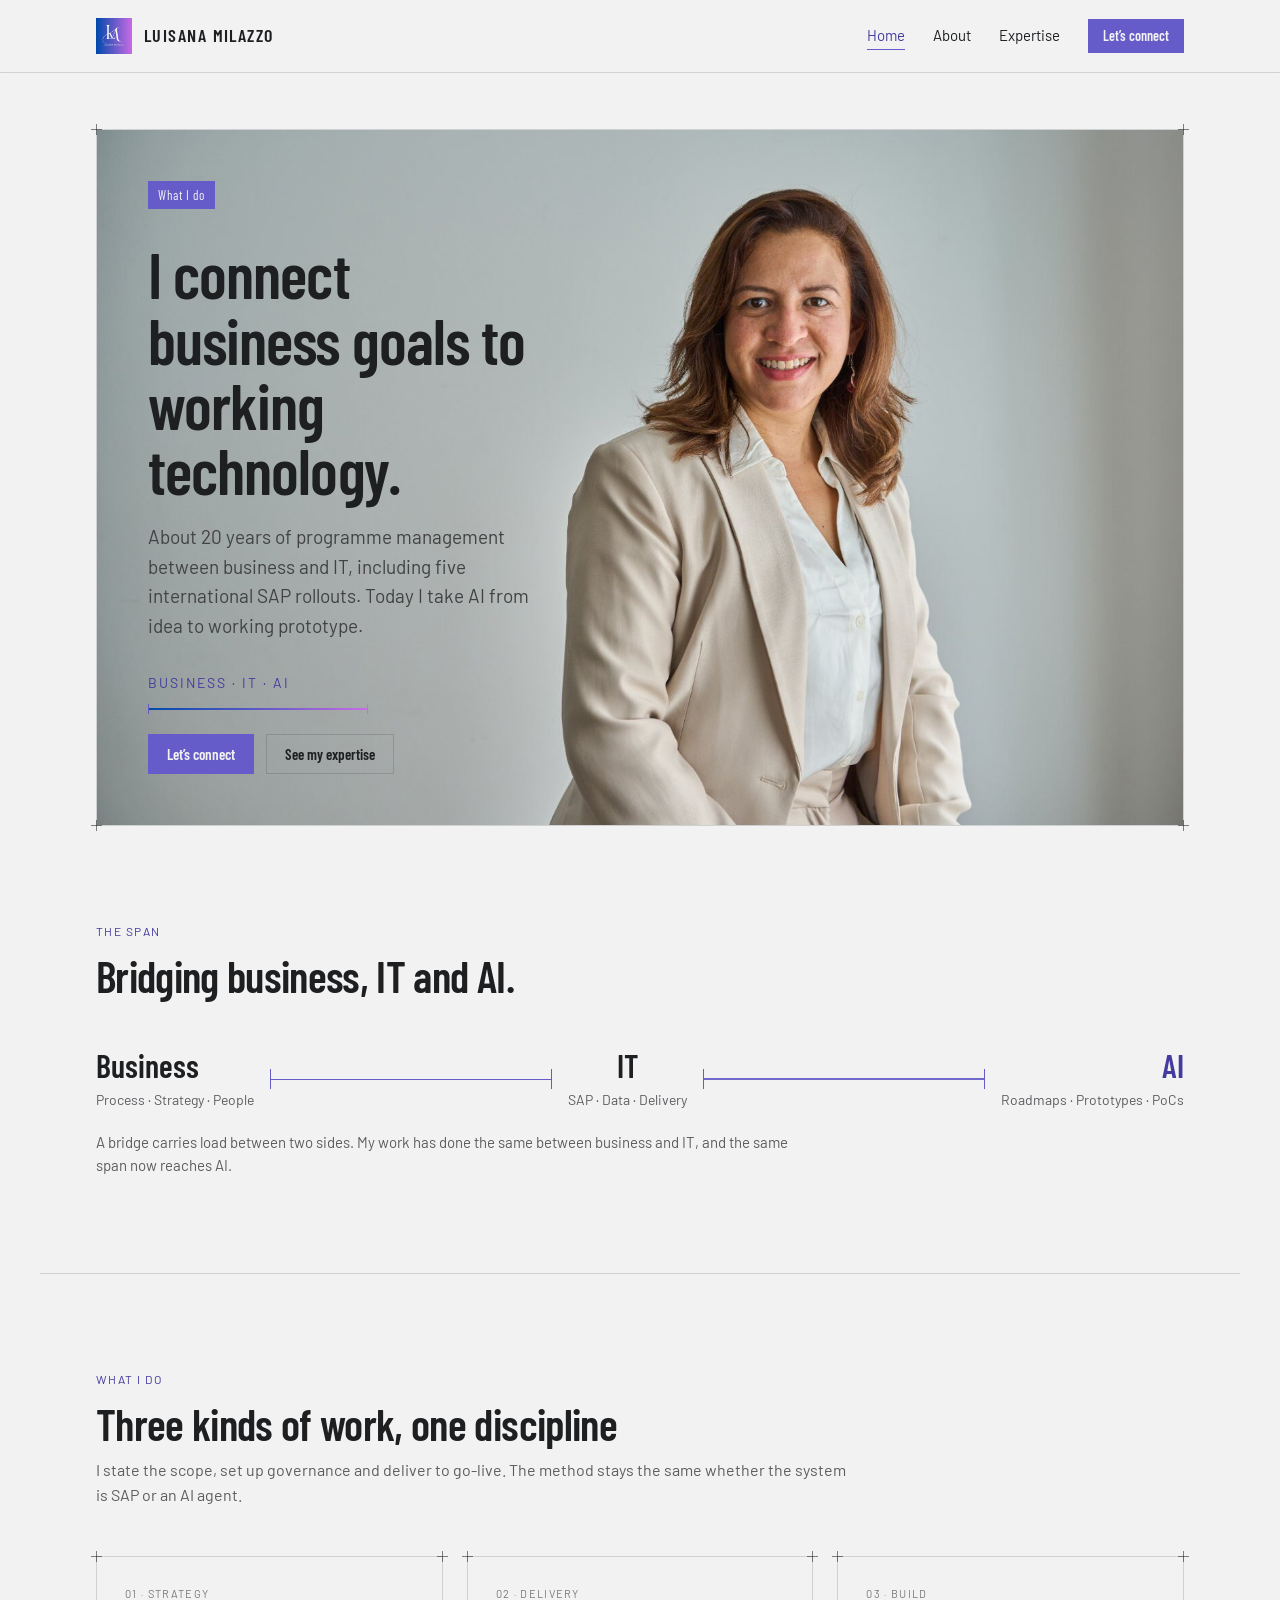
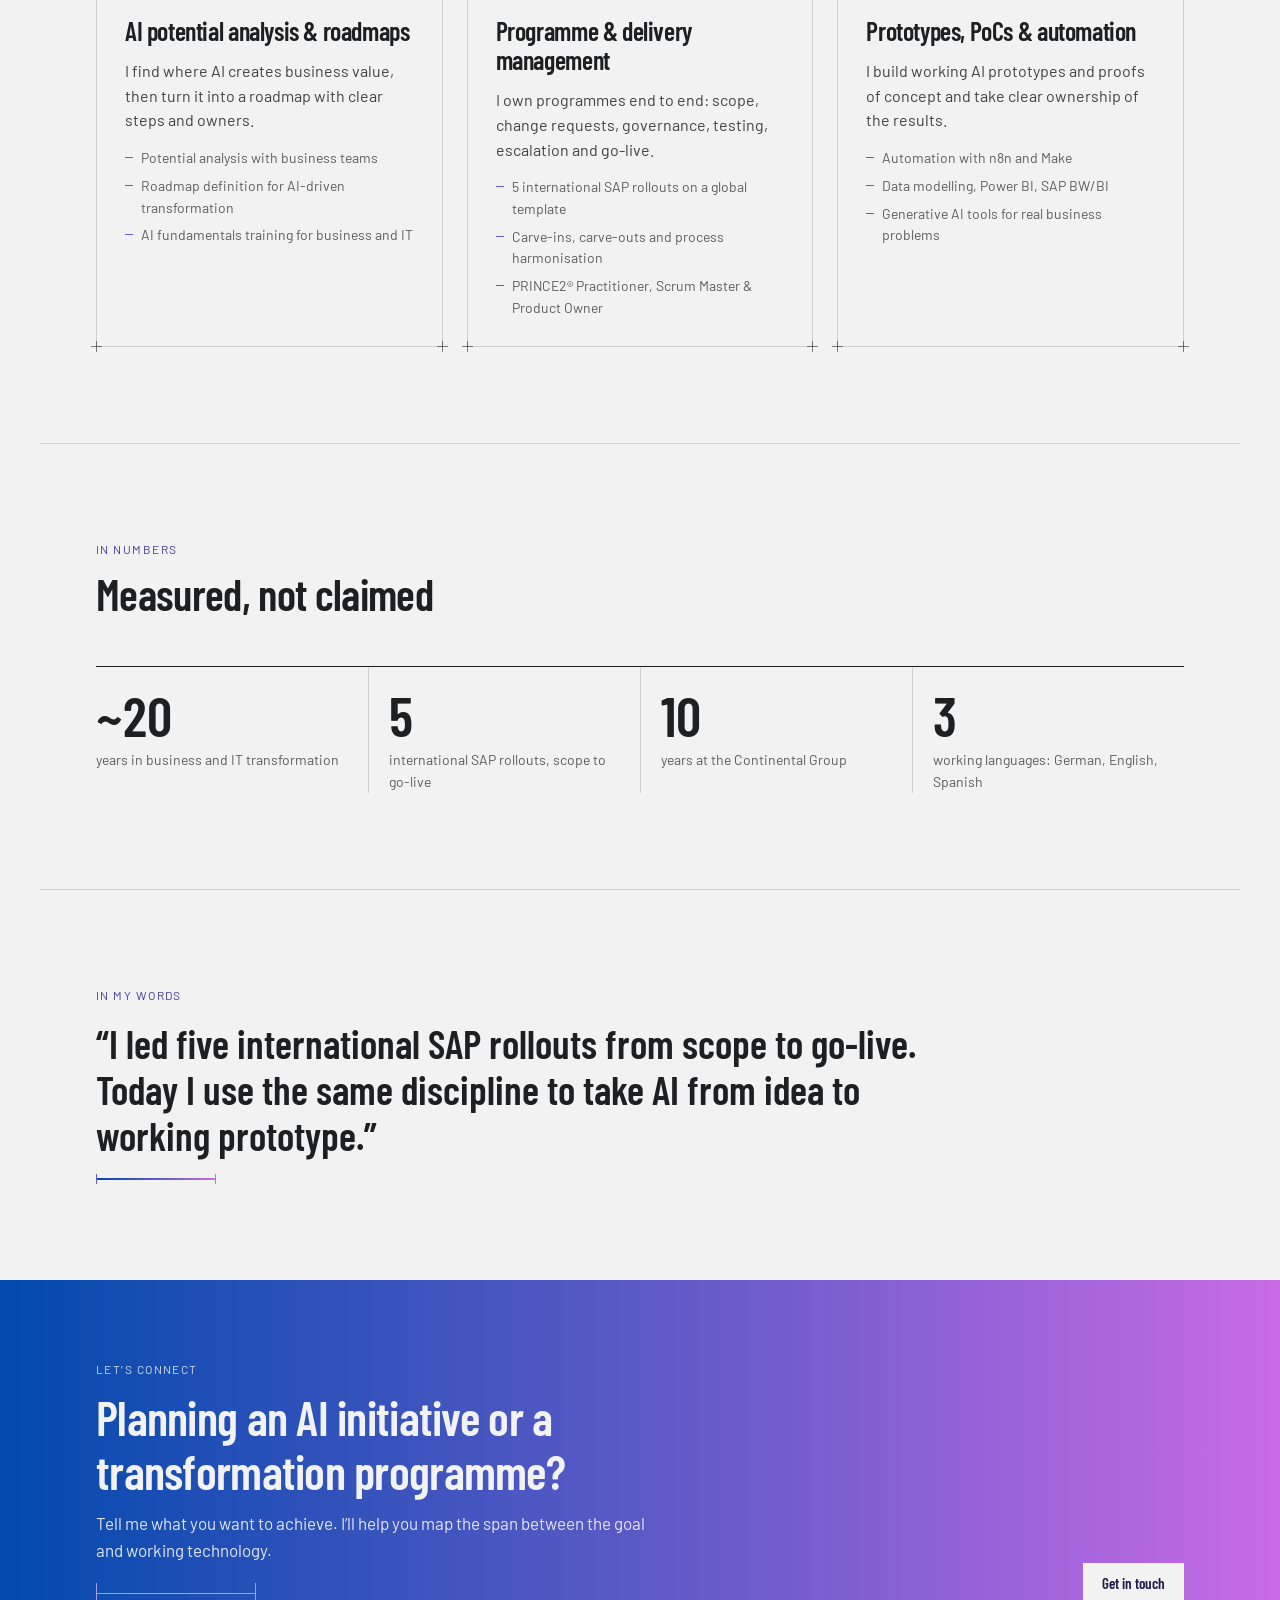
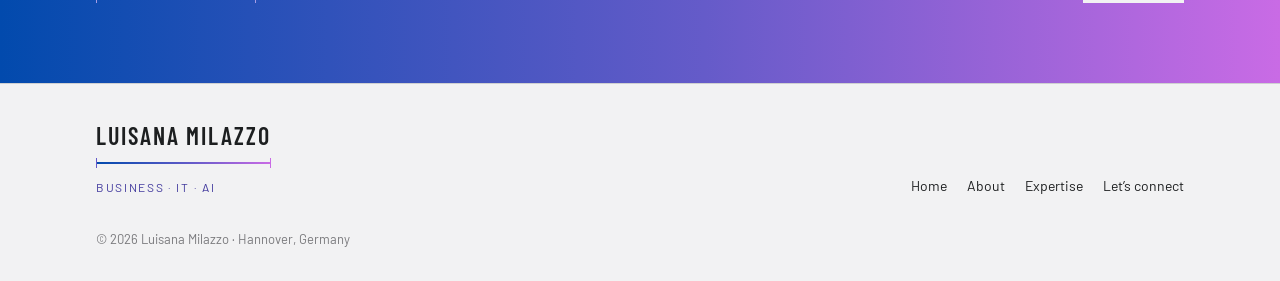
==== site/index.html @ 18a499a7 "Personal website and Claude Design handoff Static HTML/CSS site (Home, About, Expertise) in brand co" ====
<!DOCTYPE html>
<html lang="en">
<head>
<meta charset="utf-8">
<meta name="viewport" content="width=device-width, initial-scale=1">
<title>Luisana Milazzo · Bridging business, IT and AI</title>
<meta name="description" content="Luisana Milazzo: about 20 years bridging business and IT, now applied to AI. Programme management, SAP transformation and AI implementation, based in Hannover.">
<link rel="icon" type="image/png" href="assets/favicon.png">
<link rel="apple-touch-icon" href="assets/apple-touch-icon.png">
<link rel="stylesheet" href="css/industry.css">
<link rel="stylesheet" href="css/site.css">
<script src="js/nav.js" defer></script>
</head>
<body>
<a class="skip-link" href="#main">Skip to content</a>

<header class="site-header">
  <div class="wrap">
    <a class="brand" href="index.html"><img src="assets/lm-logo.png" alt="" width="36" height="36"><span>Luisana Milazzo</span></a>
    <button class="nav-toggle" type="button" aria-expanded="false" aria-controls="site-nav" aria-label="Menu">
      <svg width="20" height="20" viewBox="0 0 20 20" aria-hidden="true"><path d="M2 5h16M2 10h16M2 15h16" stroke="currentColor" stroke-width="1.5"/></svg>
    </button>
    <nav class="site-nav" id="site-nav" aria-label="Main">
      <a href="index.html" aria-current="page">Home</a>
      <a href="about.html">About</a>
      <a href="expertise.html">Expertise</a>
      <a class="btn btn-primary" href="about.html#connect">Let’s connect</a>
    </nav>
  </div>
</header>

<main id="main">

  <!-- Hero · Home photo: the open wall on the left holds the headline -->
  <section class="hero wrap" aria-labelledby="hero-title">
    <div class="hero-frame blueprint">
      <i class="corner tl"></i><i class="corner tr"></i><i class="corner bl"></i><i class="corner br"></i>
      <div class="hero-photo"><img src="assets/photo-landscape.jpg" alt="Luisana Milazzo in a beige suit, smiling" width="1600" height="1067"></div>
      <div class="hero-copy">
        <span class="chip">What I do</span>
        <div style="display:flex;flex-direction:column;gap:20px">
          <h1 id="hero-title">I connect business goals to working technology.</h1>
          <p class="lede">About 20 years of programme management between business and IT, including five international SAP rollouts. Today I take AI from idea to working prototype.</p>
        </div>
        <div style="display:flex;flex-direction:column;gap:20px">
          <div class="wordmark">
            <span class="label">Business · IT · AI</span>
            <div class="dim dim-gradient dim-sm" style="width:220px"><i></i></div>
          </div>
          <div class="hero-actions">
            <a class="btn btn-primary" href="about.html#connect">Let’s connect</a>
            <a class="btn btn-secondary" href="expertise.html">See my expertise</a>
          </div>
        </div>
      </div>
    </div>
  </section>

  <!-- Signature motif · the dimension line -->
  <section class="section wrap" aria-labelledby="span-title">
    <div class="section-head">
      <span class="label">The span</span>
      <h2 id="span-title">Bridging business, IT and AI.</h2>
    </div>
    <div class="span-diagram">
      <div class="span-node"><strong>Business</strong><span>Process · Strategy · People</span></div>
      <div class="dim" aria-hidden="true"><i></i></div>
      <div class="span-node"><strong>IT</strong><span>SAP · Data · Delivery</span></div>
      <div class="dim dim-strong" aria-hidden="true"><i></i></div>
      <div class="span-node"><strong>AI</strong><span>Roadmaps · Prototypes · PoCs</span></div>
    </div>
    <p class="span-note muted">A bridge carries load between two sides. My work has done the same between business and IT, and the same span now reaches AI.</p>
  </section>

  <!-- What I do -->
  <section class="section wrap" aria-labelledby="services-title">
    <div class="section-head">
      <span class="label">What I do</span>
      <h2 id="services-title">Three kinds of work, one discipline</h2>
      <p class="muted pretty">I state the scope, set up governance and deliver to go-live. The method stays the same whether the system is SAP or an AI agent.</p>
    </div>
    <div class="grid-3">
      <article class="service blueprint">
        <i class="corner tl"></i><i class="corner tr"></i><i class="corner bl"></i><i class="corner br"></i>
        <span class="label-muted">01 · Strategy</span>
        <h3>AI potential analysis &amp; roadmaps</h3>
        <p>I find where AI creates business value, then turn it into a roadmap with clear steps and owners.</p>
        <ul>
          <li>Potential analysis with business teams</li>
          <li>Roadmap definition for AI-driven transformation</li>
          <li>AI fundamentals training for business and IT</li>
        </ul>
      </article>
      <article class="service blueprint">
        <i class="corner tl"></i><i class="corner tr"></i><i class="corner bl"></i><i class="corner br"></i>
        <span class="label-muted">02 · Delivery</span>
        <h3>Programme &amp; delivery management</h3>
        <p>I own programmes end to end: scope, change requests, governance, testing, escalation and go-live.</p>
        <ul>
          <li>5 international SAP rollouts on a global template</li>
          <li>Carve-ins, carve-outs and process harmonisation</li>
          <li>PRINCE2® Practitioner, Scrum Master &amp; Product Owner</li>
        </ul>
      </article>
      <article class="service blueprint">
        <i class="corner tl"></i><i class="corner tr"></i><i class="corner bl"></i><i class="corner br"></i>
        <span class="label-muted">03 · Build</span>
        <h3>Prototypes, PoCs &amp; automation</h3>
        <p>I build working AI prototypes and proofs of concept and take clear ownership of the results.</p>
        <ul>
          <li>Automation with n8n and Make</li>
          <li>Data modelling, Power BI, SAP BW/BI</li>
          <li>Generative AI tools for real business problems</li>
        </ul>
      </article>
    </div>
  </section>

  <!-- Measured figures -->
  <section class="section wrap" aria-labelledby="figures-title">
    <div class="section-head">
      <span class="label">In numbers</span>
      <h2 id="figures-title">Measured, not claimed</h2>
    </div>
    <div class="figures">
      <div class="figure"><strong>~20</strong><span>years in business and IT transformation</span></div>
      <div class="figure"><strong>5</strong><span>international SAP rollouts, scope to go-live</span></div>
      <div class="figure"><strong>10</strong><span>years at the Continental Group</span></div>
      <div class="figure"><strong>3</strong><span>working languages: German, English, Spanish</span></div>
    </div>
  </section>

  <!-- Sample line -->
  <section class="section wrap" aria-label="In my words">
    <figure class="quote">
      <span class="label">In my words</span>
      <p>“I led five international SAP rollouts from scope to go-live. Today I use the same discipline to take AI from idea to working prototype.”</p>
      <div class="dim dim-gradient dim-sm" aria-hidden="true"><i></i></div>
    </figure>
  </section>

  <!-- Gradient band · section divider -->
  <section class="band" aria-labelledby="cta-title">
    <div class="wrap">
      <div>
        <span class="label">Let’s connect</span>
        <h2 id="cta-title">Planning an AI initiative or a transformation programme?</h2>
        <p>Tell me what you want to achieve. I’ll help you map the span between the goal and working technology.</p>
        <div class="dim dim-light" aria-hidden="true"><i></i></div>
      </div>
      <a class="btn btn-on-gradient" href="about.html#connect">Get in touch</a>
    </div>
  </section>

</main>

<footer class="site-footer">
  <div class="wrap">
    <div class="wordmark">
      <span class="wordmark-name">Luisana Milazzo</span>
      <div class="dim dim-gradient dim-sm" aria-hidden="true"><i></i></div>
      <span class="label">Business · IT · AI</span>
    </div>
    <nav class="footer-nav" aria-label="Footer">
      <a href="index.html">Home</a>
      <a href="about.html">About</a>
      <a href="expertise.html">Expertise</a>
      <a href="about.html#connect">Let’s connect</a>
    </nav>
    <p class="footer-meta">© 2026 Luisana Milazzo · Hannover, Germany</p>
  </div>
</footer>
</body>
</html>
---- site/css/industry.css ----
/* Industry — design-system tokens and component classes. This file is the source of truth for the system's look; retune it here and see readme.md. */
@import url('https://fonts.googleapis.com/css2?family=Barlow:wght@400;500;700&family=Barlow+Condensed:wght@400;600&display=swap');

:root {
  --color-bg: #f2f2f3;
  --color-surface: #e9e9ea;
  --color-text: #1d1f20;
  --color-accent: #5980a6;
  --color-accent-2: #728fab;
  --color-divider: color-mix(in srgb, #1d1f20 16%, transparent);

  /* Tonal ramps — generated in OKLCH on one shared lightness scale, so the
     same step of any role matches the others in visual value. */
  --color-neutral-100: #f5f5f8;
  --color-neutral-200: #e7e7ea;
  --color-neutral-300: #d4d4d7;
  --color-neutral-400: #b7b7ba;
  --color-neutral-500: #98989b;
  --color-neutral-600: #7a7a7d;
  --color-neutral-700: #5d5d60;
  --color-neutral-800: #424244;
  --color-neutral-900: #2b2b2d;

  --color-accent-100: #eef6ff;
  --color-accent-200: #d6ebff;
  --color-accent-300: #b5d9fd;
  --color-accent-400: #94bce3;
  --color-accent-500: #749dc4;
  --color-accent-600: #597ea3;
  --color-accent-700: #416180;
  --color-accent-800: #2c455d;
  --color-accent-900: #1d2d3d;

  --color-accent-2-100: #eef6ff;
  --color-accent-2-200: #d6ebff;
  --color-accent-2-300: #bdd8f2;
  --color-accent-2-400: #9ebbd8;
  --color-accent-2-500: #7e9cb8;
  --color-accent-2-600: #627d98;
  --color-accent-2-700: #486077;
  --color-accent-2-800: #314457;
  --color-accent-2-900: #1f2d3a;

  --font-heading: "Barlow Condensed", system-ui, sans-serif;
  --font-heading-weight: 600;
  --font-body: "Barlow", system-ui, sans-serif;

  --space-1: 3.4px;
  --space-2: 6.8px;
  --space-3: 10.2px;
  --space-4: 13.6px;
  --space-6: 20.4px;
  --space-8: 27.2px;

  --radius-sm: 2px;
  --radius-md: 4px;
  --radius-lg: 7px;

  /* Elevation — derived from the ground: soft ink-tinted shadows on a
     light theme, a hairline edge + ambient darkness on a dark one. */
  --shadow-sm: 0 1px 2px color-mix(in srgb, #2b2b2d 14%, transparent);
  --shadow-md: 0 3px 10px color-mix(in srgb, #2b2b2d 16%, transparent);
  --shadow-lg: 0 12px 32px color-mix(in srgb, #2b2b2d 22%, transparent);
}

body {
  background: var(--color-bg);
  color: var(--color-text);
  font-family: var(--font-body);
}
h1, h2, h3, h4 { font-family: var(--font-heading); font-weight: var(--font-heading-weight); }

.blueprint {
  position: relative;
  border: 1px solid var(--color-divider);
  border-radius: 0;
}
/* The overlay image treatments (halftone, duotone) clip their overlay
   (overflow:hidden); a blueprint wrapper draws its registration marks
   outside the box, so when both classes share a wrapper the frame must
   win. */
.blueprint.halftone, .blueprint.plate, .blueprint.duotone { overflow: visible; }
.blueprint > .corner {
  position: absolute; width: 11px; height: 11px;
  color: color-mix(in srgb, var(--color-text) 55%, transparent);
}
.blueprint > .corner::before, .blueprint > .corner::after {
  content: ""; position: absolute; background: currentColor;
}
.blueprint > .corner::before { left: 5px; top: 0; width: 1px; height: 100%; }
.blueprint > .corner::after  { top: 5px; left: 0; width: 100%; height: 1px; }
.blueprint > .corner.tl { top: -6px; left: -6px; }
.blueprint > .corner.tr { top: -6px; right: -6px; }
.blueprint > .corner.bl { bottom: -6px; left: -6px; }
.blueprint > .corner.br { bottom: -6px; right: -6px; }

.duotone{position:relative;overflow:hidden}
.duotone::after{content:"";position:absolute;inset:0;pointer-events:none;
  background:var(--color-accent);mix-blend-mode:color}

/* ══════════════════════════════════════════════════════════════════════════
   Components — built with the tokens above. Plain CSS
   on plain HTML: no JavaScript, no build step. Each class is documented in
   readme.md and demonstrated in foundations/ and components/.
   ══════════════════════════════════════════════════════════════════════ */

*, *::before, *::after { box-sizing: border-box; }
body { margin: 0; font-size: 15px; line-height: 1.55; font-weight: 400; }
h1, h2, h3, h4, h5, h6 {
  font-family: var(--font-heading); font-weight: var(--font-heading-weight);
  line-height: 1.12; letter-spacing: -0.015em; margin: 0 0 var(--space-2);
}
h1 { font-size: 42px; }
h2 { font-size: 32px; }
h3 { font-size: 25px; }
h4 { font-size: 20px; }
h5 { font-size: 16px; }
h6 { font-size: 13px; }
h6 { letter-spacing: 0.08em; text-transform: uppercase; }
p { margin: 0 0 var(--space-3); }
a { color: var(--color-accent); text-underline-offset: 3px; }
img { display: block; max-width: 100%; }
figure { margin: 0; }
figcaption {
  font-size: 11px; margin-top: var(--space-1);
  color: color-mix(in srgb, var(--color-text) 55%, transparent);
}
.text-muted { color: color-mix(in srgb, var(--color-text) 55%, transparent); }
:focus { outline: none; }
:focus-visible { outline: 2px solid var(--color-accent); outline-offset: 2px; }
::selection { background: color-mix(in srgb, var(--color-accent) 30%, transparent); }

/* — rules — */
.hr {
  height: 1px; border: 0; margin: var(--space-4) 0;
  background: var(--color-divider);
}

/* — buttons — */
.btn {
  display: inline-flex; align-items: center; justify-content: center; gap: 6px;
  cursor: pointer; text-decoration: none;
  font-family: var(--font-heading); font-weight: var(--font-heading-weight);
  font-size: 14px; line-height: 1.2; color: var(--color-text); /* matches the .input's 14px —
     the pair sits side by side in sign-up rows */
  background: transparent; border: 1px solid transparent;
  padding: var(--space-2) calc(var(--space-3) * 1.2);
  border-radius: var(--radius-md);
}
.btn svg { display: block; }
.btn:disabled { opacity: 0.45; cursor: not-allowed; }
.btn-primary { background: var(--color-accent); color: var(--color-bg); }
.btn-primary:hover { background: var(--color-accent-600); }
.btn-primary:active { background: var(--color-accent-700); }
.btn-secondary { border-color: var(--color-divider); }
.btn-secondary:hover { background: color-mix(in srgb, var(--color-text) 7%, transparent); }
.btn-secondary:active { background: color-mix(in srgb, var(--color-text) 14%, transparent); }
.btn-ghost { color: var(--color-accent); padding-inline: var(--space-1); }
.btn-ghost:hover { background: color-mix(in srgb, var(--color-accent) 10%, transparent); }
.btn-ghost:active { background: color-mix(in srgb, var(--color-accent) 18%, transparent); }
.btn-icon { width: 36px; height: 36px; padding: 0; }
.btn-block { width: 100%; margin-top: var(--space-2); }

/* — forms — */
.field > label {
  display: block; font-size: 12px; margin-bottom: 5px;
  color: color-mix(in srgb, var(--color-text) 70%, transparent);
}
.input {
  width: 100%; min-height: 36px; padding: 6px 10px; font: inherit;
  font-size: 14px; color: var(--color-text); caret-color: var(--color-accent);
  background: var(--color-surface);
  border: 1px solid var(--color-divider); border-radius: var(--radius-md);
}
.input:hover { border-color: color-mix(in srgb, var(--color-text) 45%, transparent); }
.input:focus-visible { border-color: var(--color-accent); outline-offset: 0; }
textarea.input { min-height: 90px; resize: vertical; }
.radio { display: inline-flex; align-items: center; gap: 8px; cursor: pointer; font-size: 14px; }
.radio input, .seg-opt input {
  position: absolute; opacity: 0; width: 0; height: 0; pointer-events: none;
}
.radio .dot {
  width: 16px; height: 16px; flex: none; border-radius: 50%;
  border: 1.5px solid var(--color-divider);
}
.radio:hover .dot { border-color: var(--color-accent); }
.radio input:checked + .dot {
  border-color: var(--color-accent); background: var(--color-accent);
  box-shadow: inset 0 0 0 4px var(--color-bg);
}
.radio input:focus-visible + .dot { outline: 2px solid var(--color-accent); outline-offset: 2px; }
.seg {
  display: inline-flex; overflow: hidden;
  border: 1px solid var(--color-divider); border-radius: var(--radius-md);
}
.seg-opt {
  display: inline-flex; align-items: center; gap: 6px;
  padding: 7px 12px; font-size: 13px; cursor: pointer;
}
.seg-opt + .seg-opt { border-left: 1px solid var(--color-divider); }
.seg-opt:has(input:checked) { background: var(--color-accent); color: var(--color-bg); }
.seg-opt:not(:has(input:checked)):hover { background: color-mix(in srgb, var(--color-text) 7%, transparent); }
.seg-opt:has(input:focus-visible) { outline: 2px solid var(--color-accent); outline-offset: -2px; }

/* — cards — */
.card {
  display: flex; flex-direction: column; gap: var(--space-2);
  padding: var(--space-3); border-radius: var(--radius-md); background: var(--color-surface);
}
.card-kicker { font-size: 10px; letter-spacing: 0.1em; text-transform: uppercase; color: var(--color-accent); }
.card-title {
  font-family: var(--font-heading); font-weight: var(--font-heading-weight);
  font-size: 17px; line-height: 1.2;
}
.card-body { margin: 0; font-size: 13px; opacity: 0.8; flex: 1; }
.card-meta {
  display: flex; align-items: center; gap: 6px; font-size: 11px;
  color: color-mix(in srgb, var(--color-text) 50%, transparent);
}
.elev-sm { box-shadow: var(--shadow-sm); }
.elev-md { box-shadow: var(--shadow-md); }
.elev-lg { box-shadow: var(--shadow-lg); }

/* — tags — */
.tag {
  display: inline-flex; align-items: center; font-size: 11px;
  letter-spacing: 0.02em; padding: 3px 10px;
  border-radius: calc(var(--radius-md) * 0.75);
}
.tag-accent { background: var(--color-accent-100); color: var(--color-accent-800); }
.tag-accent-2 { background: var(--color-accent-2-100); color: var(--color-accent-2-800); }
.tag-neutral { background: var(--color-neutral-100); color: var(--color-neutral-800); }
.tag-outline { border: 1px solid var(--color-accent); color: var(--color-accent); }

/* — navigation — */
.nav {
  display: flex; align-items: center; gap: var(--space-4);
  padding: var(--space-3) var(--space-4);
  border-bottom: none;
}
.nav-brand {
  font-family: var(--font-heading); font-weight: var(--font-heading-weight);
  font-size: 18px; margin-right: auto;
}
.nav a { color: inherit; text-decoration: none; font-size: 14px; }
.nav a:hover, .nav a[aria-current='page'] { color: var(--color-accent); }

/* — tables — */
.table { width: 100%; border-collapse: collapse; font-size: 14px; }
.table th {
  text-align: left; font-size: 11px; letter-spacing: 0.08em; text-transform: uppercase;
  color: color-mix(in srgb, var(--color-text) 60%, transparent);
  padding: var(--space-2); border-bottom: 1px solid var(--color-divider);
}
.table td {
  padding: var(--space-2);
  border-bottom: 1px solid color-mix(in srgb, var(--color-text) 8%, transparent);
}
.table tbody tr:hover { background: color-mix(in srgb, var(--color-text) 4%, transparent); }

/* — dialog — */
.dialog-backdrop {
  position: fixed; inset: 0; display: grid; place-items: center;
  padding: var(--space-4);
  background: color-mix(in srgb, var(--color-neutral-900) 50%, transparent);
}
.dialog {
  width: min(440px, 100%); display: flex; flex-direction: column; gap: var(--space-3);
  padding: var(--space-4); border-radius: var(--radius-lg);
  background: var(--color-surface); box-shadow: var(--shadow-lg);
}
.dialog-title {
  font-family: var(--font-heading); font-weight: var(--font-heading-weight);
  font-size: 20px;
}
.dialog-body { font-size: 14px; opacity: 0.85; }
.dialog-actions { display: flex; justify-content: flex-end; gap: var(--space-2); margin-top: var(--space-2); }

/* — blueprint frame: components are wireframe objects (see .blueprint
     and .corner above) — square, transparent, hairline-bordered — */
.card, .btn, .input, .tag, .seg, .dialog { border-radius: 0; }
.card, .dialog { background: transparent; border: 1px solid var(--color-divider); }
.btn { border: 1px solid var(--color-divider); }
.btn-primary { border-color: var(--color-accent); }
.btn-ghost { border-color: transparent; }
---- site/css/site.css ----
/* Luisana Milazzo — concept 1a "The Span".
   Builds on the Industry system (industry.css) with the colours sampled
   from the LM logo: Cobalt → Iris → Orchid. */

:root {
  --color-accent: #655bc9;
  --color-accent-100: #f1f0fc;
  --color-accent-200: #e1defa;
  --color-accent-300: #c8c2f3;
  --color-accent-400: #a69de6;
  --color-accent-500: #7a71d4;
  --color-accent-600: #5148b4;
  --color-accent-700: #433b9e;
  --color-accent-800: #2f2a75;
  --color-accent-900: #1e1b4e;
  --color-accent-2: #c96be5;
  --color-accent-2-100: #fbf0fd;
  --color-accent-2-300: #ecc4f6;
  --color-accent-2-700: #8a3ea3;
  --color-accent-2-900: #3d1a4a;

  --cobalt: #024aad;
  --iris: #655bc9;
  --orchid: #c96be5;
  --gradient: linear-gradient(90deg, var(--cobalt), var(--iris) 55%, var(--orchid));

  --page-max: 1200px;
  --gutter: clamp(16px, 5vw, 56px);
}

html { scroll-behavior: smooth; scroll-padding-top: 88px; }
body { min-height: 100vh; display: flex; flex-direction: column; font-size: 16px; }
main { flex: 1; }
a { color: var(--color-accent-700); }
a:hover { color: var(--color-accent-900); }
img { height: auto; }

.wrap { width: 100%; max-width: var(--page-max); margin-inline: auto; padding-inline: var(--gutter); }

.skip-link {
  position: absolute; left: 16px; top: -48px; z-index: 100;
  padding: 8px 14px; background: var(--color-text); color: var(--color-bg);
}
.skip-link:focus { top: 12px; color: var(--color-bg); }

/* — type helpers — */
.label {
  font-size: 12px; letter-spacing: .12em; text-transform: uppercase;
  color: var(--color-accent-700);
}
.label-muted { font-size: 11px; letter-spacing: .12em; text-transform: uppercase; color: var(--color-neutral-600); }
.display { font-size: clamp(40px, 6vw, 64px); line-height: 1; margin: 0; }
.lede { font-size: clamp(17px, 1.6vw, 19px); color: var(--color-neutral-800); max-width: 640px; text-wrap: pretty; margin: 0; }
.muted { color: var(--color-neutral-700); }
.pretty { text-wrap: pretty; }

/* — blueprint frames get their registration marks from industry.css — */
.frame { padding: clamp(24px, 4vw, 56px); }

/* — header — */
.site-header {
  position: sticky; top: 0; z-index: 50;
  background: color-mix(in srgb, var(--color-bg) 92%, transparent);
  backdrop-filter: blur(8px);
  border-bottom: 1px solid var(--color-divider);
}
.site-header .wrap { display: flex; align-items: center; gap: 24px; min-height: 72px; }
.brand { display: flex; align-items: center; gap: 12px; color: var(--color-text); text-decoration: none; margin-right: auto; }
.brand:hover { color: var(--color-text); }
.brand img { width: 36px; height: 36px; }
.brand span {
  font-family: var(--font-heading); font-weight: 600; font-size: 18px;
  letter-spacing: .08em; text-transform: uppercase; white-space: nowrap;
}
.site-nav { display: flex; align-items: center; gap: 28px; }
.site-nav a { color: var(--color-text); text-decoration: none; font-size: 15px; }
.site-nav a:hover, .site-nav a[aria-current="page"] { color: var(--color-accent-700); }
.site-nav a[aria-current="page"] { text-decoration: underline; text-decoration-color: var(--color-accent); text-underline-offset: 8px; }
.site-nav .btn-primary { color: var(--color-bg); font-size: 14px; padding: 8px 14px; text-decoration: none; }
.site-nav .btn-primary:hover { color: var(--color-bg); }

.nav-toggle { display: none; }

@media (max-width: 760px) {
  .brand span { font-size: 16px; }
  .nav-toggle {
    display: inline-flex; align-items: center; justify-content: center;
    width: 40px; height: 40px; padding: 0; background: transparent;
    border: 1px solid var(--color-divider); color: var(--color-text); cursor: pointer;
  }
  .nav-toggle svg { display: block; }
  .site-nav {
    display: none; position: absolute; inset: 72px 0 auto 0;
    flex-direction: column; align-items: stretch; gap: 0;
    padding: 8px var(--gutter) 20px; background: var(--color-bg);
    border-bottom: 1px solid var(--color-divider);
  }
  .site-nav.is-open { display: flex; }
  .site-nav a { padding: 12px 0; border-bottom: 1px solid var(--color-divider); }
  .site-nav .btn-primary { margin-top: 16px; padding: 12px 14px; border-bottom: 0; }
}

/* — buttons — */
.btn { font-size: 15px; padding: 10px 18px; }
.btn-primary { color: var(--color-bg); }
.btn-primary:hover, .btn-primary:active { color: var(--color-bg); }
.btn-on-gradient { background: var(--color-bg); color: var(--color-accent-900); border-color: var(--color-bg); }
.btn-on-gradient:hover { background: var(--color-accent-100); color: var(--color-accent-900); }

/* — the dimension line: the brand's signature motif —
   A measured line with end ticks. It connects two things: a role and its
   outcome, a year and the next, Caracas and Hannover. */
.dim { display: flex; align-items: center; min-width: 24px; }
.dim::before, .dim::after { content: ""; flex: none; width: 1px; height: 20px; background: var(--color-accent); }
.dim > i { flex: 1; height: 1px; background: var(--color-accent); }
.dim-strong > i { height: 2px; opacity: .9; }
.dim-sm::before, .dim-sm::after { height: 10px; }
.dim-gradient > i { height: 2px; background: var(--gradient); }
.dim-gradient::before { background: var(--color-accent); }
.dim-gradient::after { background: var(--orchid); }
.dim-light::before, .dim-light::after, .dim-light > i { background: var(--color-accent-400); }

/* — wordmark lockup — */
.wordmark { display: inline-flex; flex-direction: column; gap: 10px; }
.wordmark-name {
  font-family: var(--font-heading); font-weight: 600; line-height: 1;
  font-size: clamp(28px, 4.4vw, 44px); letter-spacing: .08em; text-transform: uppercase; white-space: nowrap;
}
.wordmark .label { font-size: 14px; letter-spacing: .14em; }

/* — sections — */
.section { padding-block: clamp(56px, 8vw, 96px); }
.section + .section { border-top: 1px solid var(--color-divider); }
.section-head { display: flex; flex-direction: column; gap: 10px; margin-bottom: clamp(32px, 4vw, 48px); max-width: 760px; }
.section-head h2 { font-size: clamp(32px, 4vw, 44px); margin: 0; }
.section-head p { margin: 0; }

/* — hero (Home): the open wall on the left holds the headline — */
.hero { padding-top: clamp(32px, 5vw, 56px); }
.hero-frame {
  position: relative; display: grid; grid-template-columns: minmax(0, 1fr) minmax(0, 1.2fr);
  min-height: clamp(520px, 62vh, 640px);
}
.hero-photo { position: absolute; inset: 0; overflow: hidden; }
.hero-photo img { width: 100%; height: 100%; object-fit: cover; object-position: 85% 30%; }
.hero-copy {
  position: relative; display: flex; flex-direction: column; justify-content: space-between; gap: 32px;
  padding: clamp(28px, 4vw, 56px);
}
.hero-copy h1 { font-size: clamp(40px, 5.4vw, 64px); line-height: 1.02; margin: 0; max-width: 560px; }
.hero-copy .lede { max-width: 420px; }
.hero-actions { display: flex; flex-wrap: wrap; gap: 12px; }
.chip {
  align-self: flex-start; font-family: var(--font-heading); font-size: 13px; letter-spacing: .04em;
  padding: 4px 10px; background: var(--color-accent); color: var(--color-bg);
}

@media (max-width: 860px) {
  .hero-frame { grid-template-columns: 1fr; min-height: 0; }
  .hero-photo { position: relative; inset: auto; aspect-ratio: 4 / 3; order: -1; }
  .hero-photo img { object-position: 62% 30%; }
}

/* — span diagram: Business — IT — AI — */
.span-diagram { display: grid; grid-template-columns: auto 1fr auto 1fr auto; align-items: center; }
.span-node { display: flex; flex-direction: column; gap: 6px; }
.span-node strong { font-family: var(--font-heading); font-weight: 600; font-size: clamp(24px, 3vw, 32px); line-height: 1.1; }
.span-node span { font-size: 14px; color: var(--color-neutral-700); }
.span-node:first-child { padding-right: 16px; }
.span-node:nth-child(3) { padding-inline: 16px; text-align: center; }
.span-node:last-child { padding-left: 16px; text-align: right; }
.span-node:last-child strong { color: var(--color-accent-700); }
.span-note { margin: 20px 0 0; font-size: 15px; max-width: 720px; }

@media (max-width: 640px) {
  .span-diagram { grid-template-columns: 1fr; justify-items: start; }
  .span-diagram .dim { flex-direction: column; width: 20px; height: 40px; margin-left: 10px; }
  .span-diagram .dim::before, .span-diagram .dim::after { width: 20px; height: 1px; }
  .span-diagram .dim > i { width: 1px; height: auto; flex: 1; }
  .span-node, .span-node:nth-child(3), .span-node:last-child { padding: 0; text-align: left; }
}

/* — grids — */
.grid-3 { display: grid; grid-template-columns: repeat(3, minmax(0, 1fr)); gap: 24px; }
.grid-2 { display: grid; grid-template-columns: repeat(2, minmax(0, 1fr)); gap: clamp(24px, 4vw, 56px); }
@media (max-width: 900px) { .grid-3 { grid-template-columns: 1fr; } }
@media (max-width: 760px) { .grid-2 { grid-template-columns: 1fr; } }

/* — service blocks (Home · What I do) — */
.service { padding: 28px; display: flex; flex-direction: column; gap: 14px; }
.service h3 { font-size: 26px; margin: 0; }
.service p { margin: 0; color: var(--color-neutral-800); }
.service ul { margin: 0; padding: 0; list-style: none; display: flex; flex-direction: column; gap: 6px; font-size: 14px; color: var(--color-neutral-700); }
.service li { padding-left: 16px; position: relative; }
.service li::before { content: ""; position: absolute; left: 0; top: .72em; width: 8px; height: 1px; background: var(--color-accent); }

/* — measured figures — */
.figures { display: grid; grid-template-columns: repeat(4, minmax(0, 1fr)); border-top: 1px solid var(--color-text); }
.figure { padding: 20px 20px 0 0; display: flex; flex-direction: column; gap: 6px; }
.figure + .figure { padding-left: 20px; border-left: 1px solid var(--color-divider); }
.figure strong { font-family: var(--font-heading); font-weight: 600; font-size: clamp(40px, 5vw, 56px); line-height: 1; }
.figure span { font-size: 14px; color: var(--color-neutral-700); }
@media (max-width: 760px) {
  .figures { grid-template-columns: repeat(2, minmax(0, 1fr)); }
  .figure:nth-child(3) { padding-left: 0; border-left: 0; }
  .figure { padding-bottom: 20px; }
}

/* — quote — */
.quote { margin: 0; display: flex; flex-direction: column; gap: 16px; max-width: 860px; }
.quote p { margin: 0; font-family: var(--font-heading); font-weight: 600; font-size: clamp(26px, 3.4vw, 40px); line-height: 1.15; text-wrap: pretty; }
.quote .dim { width: 120px; }

/* — gradient band: reserved for the logo field and section dividers — */
.band { background: var(--gradient); color: var(--color-bg); }
.band .wrap { padding-block: clamp(48px, 7vw, 80px); display: flex; flex-wrap: wrap; align-items: flex-end; justify-content: space-between; gap: 32px; }
.band h2 { font-size: clamp(32px, 4.4vw, 48px); margin: 0 0 12px; max-width: 640px; }
.band p { margin: 0; max-width: 560px; font-size: 17px; opacity: .92; }
.band .label { color: var(--color-bg); opacity: .85; margin-bottom: 12px; display: block; }
.band .dim { width: 160px; margin-top: 20px; }

/* — page intro (About / Expertise) — */
.page-intro { padding-top: clamp(40px, 6vw, 72px); padding-bottom: clamp(40px, 6vw, 72px); }
.page-intro-grid { display: grid; grid-template-columns: minmax(0, 1fr) 280px; gap: clamp(24px, 5vw, 64px); align-items: end; }
.page-intro-text { display: flex; flex-direction: column; gap: 16px; }
.avatar { aspect-ratio: 4 / 5; background: var(--gradient); overflow: visible; }
.avatar img { width: 100%; height: 100%; object-fit: cover; object-position: 50% 100%; }
@media (max-width: 760px) {
  .page-intro-grid { grid-template-columns: 1fr; }
  .avatar { max-width: 240px; }
}

/* — photo + text split — */
.split { display: grid; grid-template-columns: minmax(0, 5fr) minmax(0, 7fr); gap: clamp(32px, 5vw, 72px); align-items: center; }
.split-reverse { grid-template-columns: minmax(0, 7fr) minmax(0, 5fr); }
.split-reverse .split-media { order: 2; }
.split-media img { width: 100%; height: 100%; object-fit: cover; }
.split-media.portrait { aspect-ratio: 2 / 3; }
.split-media.portrait img { object-position: 50% 25%; }
.split-media.wide { aspect-ratio: 16 / 10; }
.split-media.wide img { object-position: 55% 30%; }
.split-text { display: flex; flex-direction: column; gap: 18px; }
.split-text h2 { font-size: clamp(32px, 4vw, 44px); margin: 0; }
.split-text p { margin: 0; color: var(--color-neutral-800); text-wrap: pretty; }
@media (max-width: 760px) {
  .split, .split-reverse { grid-template-columns: 1fr; }
  .split-reverse .split-media { order: 0; }
  .split-media.portrait { aspect-ratio: 4 / 5; max-height: 520px; }
}

/* — timeline: each entry is joined to the next by a measured line — */
.timeline { list-style: none; margin: 0; padding: 0; display: flex; flex-direction: column; }
.timeline > li {
  display: grid; grid-template-columns: 170px minmax(0, 1fr); gap: 32px;
  padding-block: 28px; border-top: 1px solid var(--color-divider);
}
.timeline > li:last-child { border-bottom: 1px solid var(--color-divider); }
.tl-when { display: flex; flex-direction: column; gap: 10px; }
.tl-when time, .tl-when span:first-child { font-family: var(--font-heading); font-weight: 600; font-size: 18px; letter-spacing: .02em; }
.tl-when .dim { width: 100%; }
.tl-what { display: flex; flex-direction: column; gap: 8px; }
.tl-what h3 { font-size: 24px; margin: 0; }
.tl-org { font-size: 14px; letter-spacing: .08em; text-transform: uppercase; color: var(--color-accent-700); }
.tl-what p { margin: 0; color: var(--color-neutral-800); max-width: 720px; text-wrap: pretty; }
.tl-what ul:not(.compact) { margin: 4px 0 0; padding-left: 18px; color: var(--color-neutral-800); display: flex; flex-direction: column; gap: 4px; max-width: 760px; }
.tl-what ul:not(.compact) li::marker { color: var(--color-accent); }
.tl-current .tl-when time, .tl-current .tl-when span:first-child { color: var(--color-accent-700); }
@media (max-width: 640px) {
  .timeline > li { grid-template-columns: 1fr; gap: 12px; }
  .tl-when .dim { width: 120px; }
}

/* — compact list for earlier roles — */
.compact { list-style: none; margin: 0; padding: 0; display: grid; grid-template-columns: repeat(2, minmax(0, 1fr)); gap: 0 40px; }
.compact li { display: flex; flex-direction: column; gap: 2px; padding-block: 14px; border-top: 1px solid var(--color-divider); }
.compact strong { font-weight: 500; }
.compact span { font-size: 14px; color: var(--color-neutral-700); }
@media (max-width: 760px) { .compact { grid-template-columns: 1fr; } }

/* — journey: Caracas → Furtwangen → Fontainebleau — */
.journey { display: grid; grid-template-columns: auto 1fr auto 1fr auto; align-items: start; }
.journey-stop { display: flex; flex-direction: column; gap: 6px; max-width: 280px; }
.journey-stop .year { font-family: var(--font-heading); font-weight: 600; font-size: 14px; letter-spacing: .1em; color: var(--color-accent-700); }
.journey-stop strong { font-family: var(--font-heading); font-weight: 600; font-size: clamp(24px, 2.6vw, 30px); line-height: 1.1; }
.journey-stop span { font-size: 14px; color: var(--color-neutral-700); }
.journey-stop:nth-child(3) { text-align: center; align-items: center; padding-inline: 16px; }
.journey-stop:last-child { text-align: right; align-items: flex-end; }
.journey .dim { margin-top: 26px; }
@media (max-width: 760px) {
  .journey { grid-template-columns: 1fr; }
  .journey .dim { flex-direction: column; width: 20px; height: 40px; margin: 12px 0 12px 10px; }
  .journey .dim::before, .journey .dim::after { width: 20px; height: 1px; }
  .journey .dim > i { width: 1px; height: auto; flex: 1; }
  .journey-stop, .journey-stop:nth-child(3), .journey-stop:last-child { text-align: left; align-items: flex-start; padding: 0; max-width: none; }
}

/* — degree cards — */
.degree { padding: 28px; display: flex; flex-direction: column; gap: 12px; }
.degree h3 { font-size: 24px; margin: 0; }
.degree .meta { font-size: 14px; color: var(--color-neutral-700); }
.degree p { margin: 0; font-size: 15px; color: var(--color-neutral-800); text-wrap: pretty; }

/* — awards — */
.awards { list-style: none; margin: 0; padding: 0; display: grid; grid-template-columns: repeat(2, minmax(0, 1fr)); gap: 24px; }
.award { padding: 28px; display: flex; flex-direction: column; gap: 10px; }
.award .label { font-size: 11px; }
.award h3 { font-size: 24px; margin: 0; }
.award p { margin: 0; color: var(--color-neutral-800); font-size: 15px; text-wrap: pretty; }
@media (max-width: 760px) { .awards { grid-template-columns: 1fr; } }

/* — spec table (certifications, training) — */
.spec { width: 100%; border-collapse: collapse; font-size: 15px; }
.spec th {
  text-align: left; font-weight: 400; font-size: 11px; letter-spacing: .12em; text-transform: uppercase;
  color: var(--color-neutral-600); padding: 0 12px 10px 0; border-bottom: 1px solid var(--color-text);
}
.spec td { padding: 14px 12px 14px 0; border-bottom: 1px solid var(--color-divider); vertical-align: top; }
.spec td:last-child { white-space: nowrap; color: var(--color-neutral-700); text-align: right; padding-right: 0; }
.spec th:last-child { text-align: right; padding-right: 0; }
.spec .muted { display: block; font-size: 13px; }
@media (max-width: 560px) {
  .spec thead { display: none; }
  .spec tr { display: flex; flex-direction: column; padding-block: 12px; border-bottom: 1px solid var(--color-divider); }
  .spec td { padding: 0; border: 0; }
  .spec td:last-child { text-align: left; font-size: 13px; margin-top: 4px; }
}

/* — competency tags — */
.tags { display: flex; flex-wrap: wrap; gap: 8px; }
.tags .tag { font-size: 13px; padding: 5px 12px; }

/* — contact — */
.contact-list { list-style: none; margin: 0; padding: 0; display: flex; flex-direction: column; }
.contact-list li { display: grid; grid-template-columns: 110px minmax(0, 1fr); gap: 16px; padding-block: 14px; border-top: 1px solid var(--color-divider); align-items: baseline; }
.contact-list li:last-child { border-bottom: 1px solid var(--color-divider); }
.contact-list a { overflow-wrap: anywhere; }

/* — footer — */
.site-footer { border-top: 1px solid var(--color-divider); padding-block: 40px 32px; }
.site-footer .wrap { display: flex; flex-wrap: wrap; align-items: flex-end; justify-content: space-between; gap: 24px; }
.site-footer .wordmark-name { font-size: 24px; }
.site-footer .wordmark .label { font-size: 12px; }
.footer-nav { display: flex; flex-wrap: wrap; gap: 20px; font-size: 14px; }
.footer-nav a { color: var(--color-text); text-decoration: none; }
.footer-nav a:hover { color: var(--color-accent-700); }
.footer-meta { width: 100%; font-size: 13px; color: var(--color-neutral-600); margin: 8px 0 0; }

@media (prefers-reduced-motion: reduce) { html { scroll-behavior: auto; } }
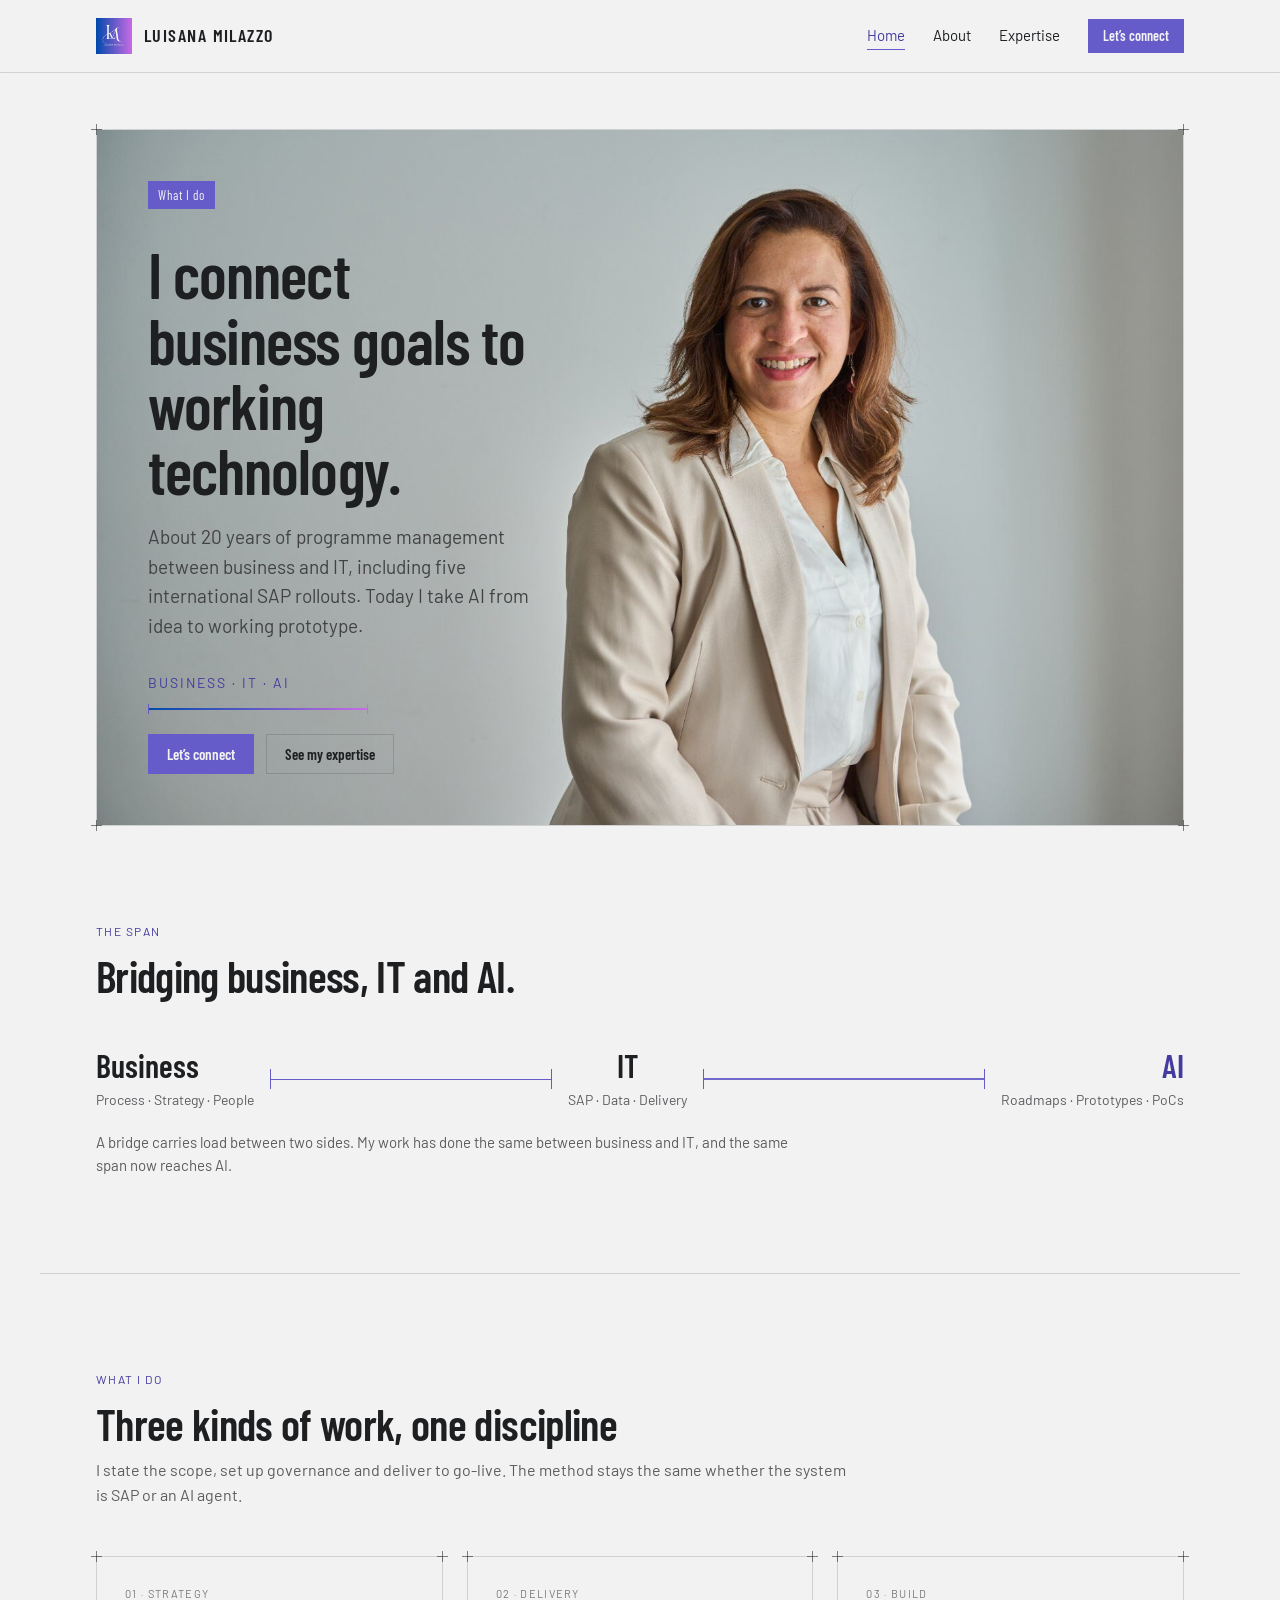
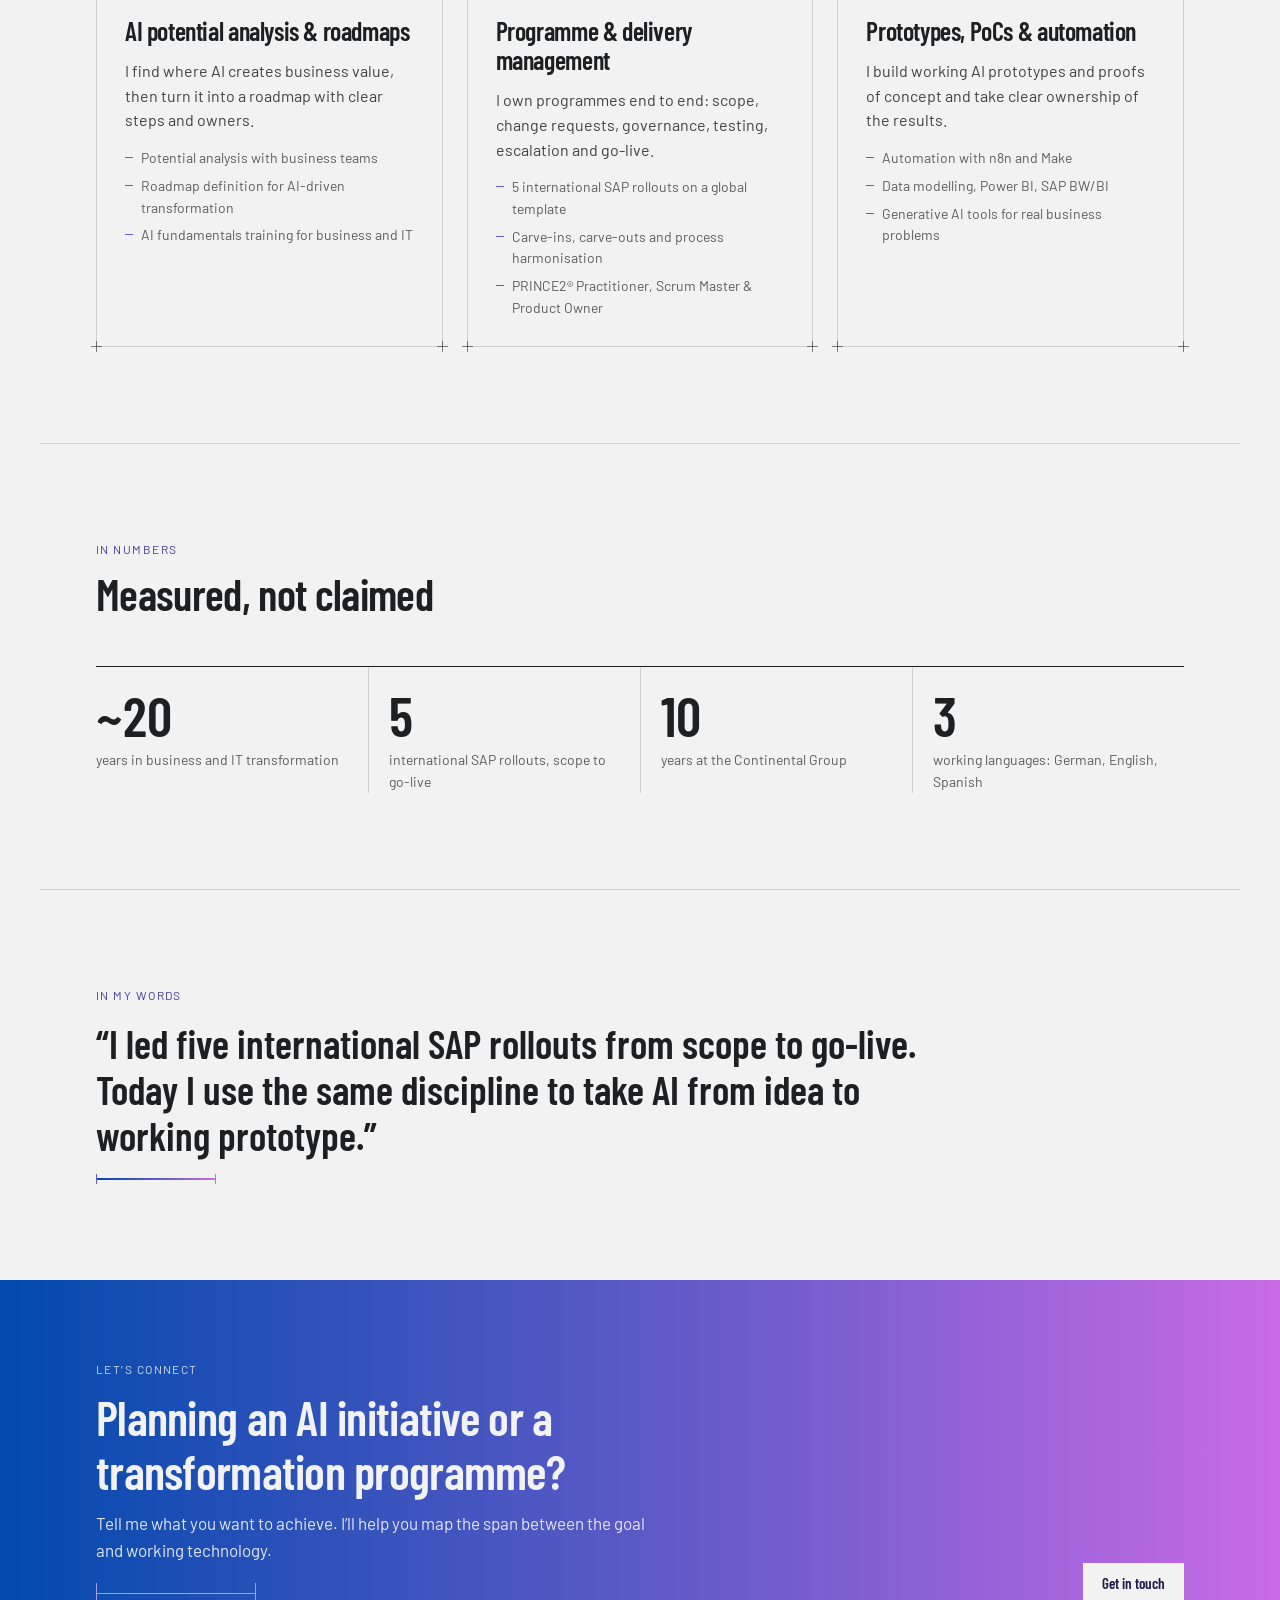
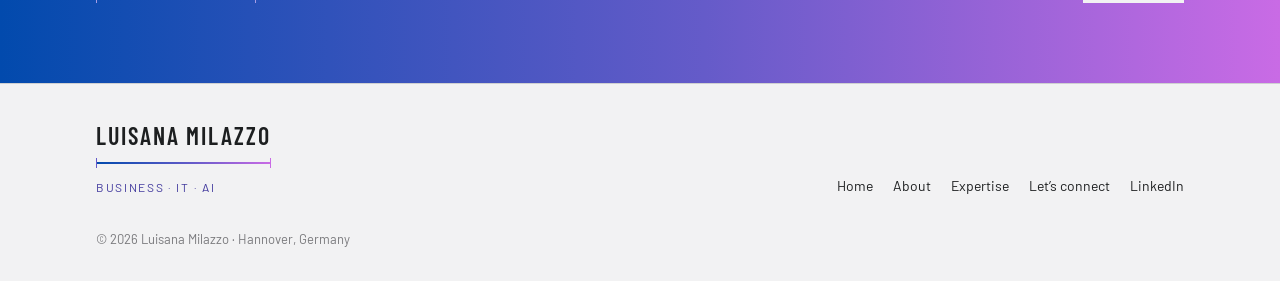
==== commit 68e4e216: "Add LinkedIn link and deploy branch for Hostinger - Link the About contact section and all footers t" ====
--- a/site/index.html
+++ b/site/index.html
@@ -166,6 +166,7 @@
       <a href="about.html">About</a>
       <a href="expertise.html">Expertise</a>
       <a href="about.html#connect">Let’s connect</a>
+      <a href="https://www.linkedin.com/in/luisana-milazzo/" rel="noopener">LinkedIn</a>
     </nav>
     <p class="footer-meta">© 2026 Luisana Milazzo · Hannover, Germany</p>
   </div>
